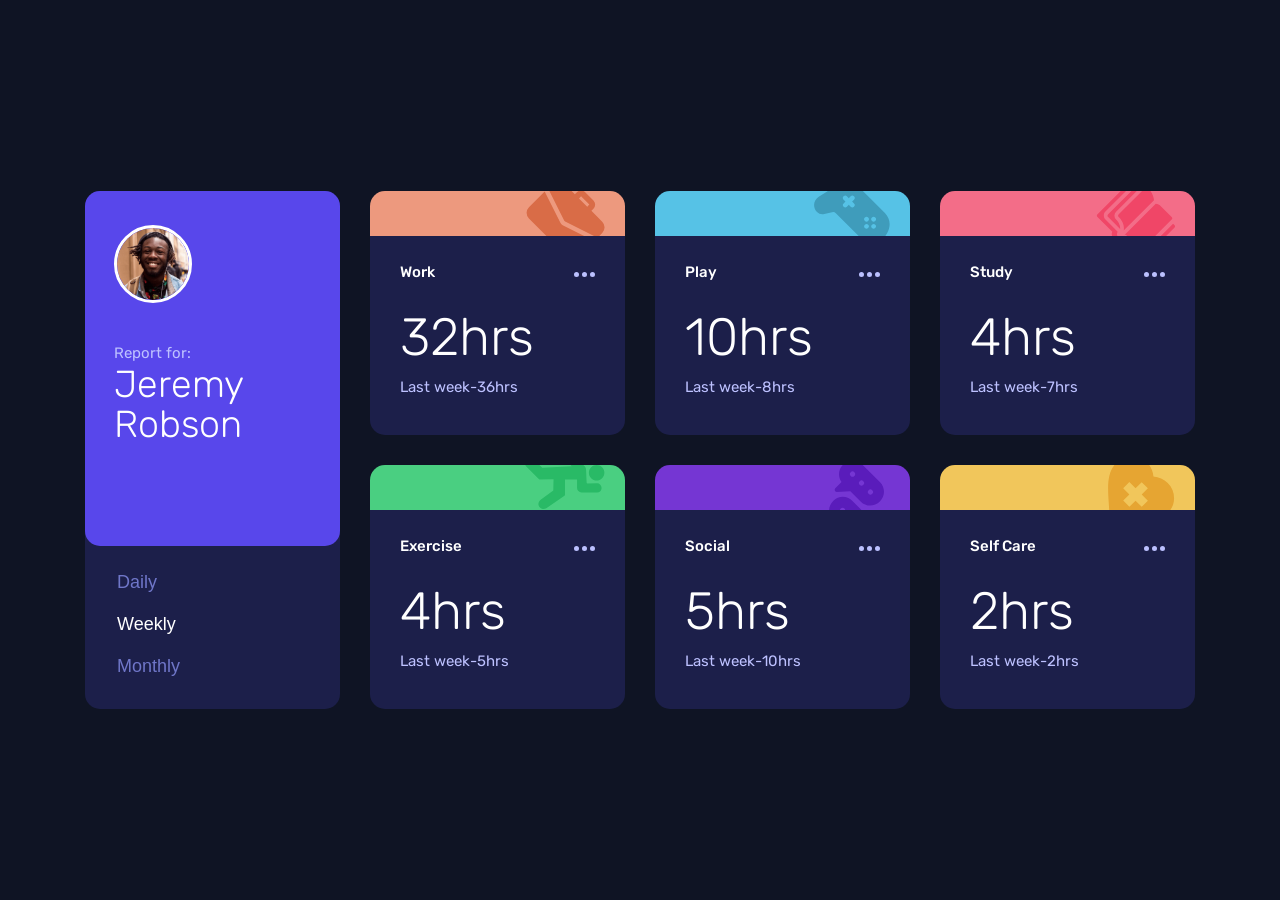
==== index.html @ 1adf3579 "fixed select options" ====
<!DOCTYPE html>
<html lang="en">
<head>
  <meta charset="UTF-8">
  <meta name="viewport" content="width=device-width, initial-scale=1.0">
  <link rel="icon" type="image/png" sizes="32x32" href="./images/favicon-32x32.png">  
    <link rel="stylesheet" href="style.css"> 
    <link rel="stylesheet" href="./reset.css"> 
  <title>Time tracking dashboard</title>  
</head>
<body>
  <section class="activity-tracker">
    <section class="tracker-menu">
      <div class="tracker-profile">
        <img class="tracker-profile-img" src="/images/image-jeremy.png" alt="">
        <div class="tracker-profile-container">
          <p class="tracker-for">
            Report for:
          </p>
          <h1 class="tracker-profile-name"> Jeremy Robson</h1>
        </div>
      </div>      
      <div class="tracker-menu-options">
        <button class="tracker-option" data-option="daily" name="button" type=" button">
          Daily
        </button>
        <button class="tracker-option" data-option="weekly" name="button" type=" button">
          Weekly
        </button><button class="tracker-option" data-option="monthly" name="button" type=" button">
          Monthly
        </button>
      </div>      
    </section>
    <!-- <section class="tracker-activity work">
      <div class="activity-background">
        <img src="./images/icon-work.svg" alt="">
      </div>
      <div class="activity-info">
        <header>
          <h2 class="activity-name">
            Work
          </h2>
          <button class="activity-options">
            <svg width="21" height="5" xmlns="http://www.w3.org/2000/svg">
              <path d="M2.5 0a2.5 2.5 0 1 1 0 5 2.5 2.5 0 0 1 0-5Zm8 0a2.5 2.5 0 1 1 0 5 2.5 2.5 0 0 1 0-5Zm8 0a2.5 2.5 0 1 1 0 5 2.5 2.5 0 0 1 0-5Z" 
              fill="#BBC0FF" fill-rule="evenodd"/></svg>
          </button>
        </header>
        <div class="activity-timeframes-wrapper">
          <div class="activity-timeframes">
            <h3 class="activity-timeframe-current">5hrs</h3>
          </div>
          <div class="activity-timeframe-previous">
            <p class="time-when">Lask week</p>
            <p> - </p>
            <p class="total-time">7hrs</p>
          </div>
        </div>
      </div>
    </section>
    <section class="tracker-activity play">
      <div class="activity-background">
        <img src="./images/icon-play.svg" alt="">
      </div>
      <div class="activity-info">
        <header>
          <h2 class="activity-name">
            Play
          </h2>
          <button class="activity-options">
            <svg width="21" height="5" xmlns="http://www.w3.org/2000/svg">
              <path d="M2.5 0a2.5 2.5 0 1 1 0 5 2.5 2.5 0 0 1 0-5Zm8 0a2.5 2.5 0 1 1 0 5 2.5 2.5 0 0 1 0-5Zm8 0a2.5 2.5 0 1 1 0 5 2.5 2.5 0 0 1 0-5Z" 
              fill="#BBC0FF" fill-rule="evenodd"/></svg>
          </button>
        </header>
        <div class="activity-timeframes-wrapper">
          <div class="activity-timeframes">
            <h3 class="activity-timeframe-current">1hrs</h3>
          </div>
          <div class="activity-timeframe-previous">
            <p class="time-when">Lask week</p>
            <p> - </p>
            <p class="total-time">2hrs</p>
          </div>
        </div>
      </div>
    </section>
    <section class="tracker-activity study">
      <div class="activity-background">
        <img src="./images/icon-study.svg" alt="">
      </div>
      <div class="activity-info">
        <header>
          <h2 class="activity-name">
            Study
          </h2>
          <button class="activity-options">
            <svg width="21" height="5" xmlns="http://www.w3.org/2000/svg">
              <path d="M2.5 0a2.5 2.5 0 1 1 0 5 2.5 2.5 0 0 1 0-5Zm8 0a2.5 2.5 0 1 1 0 5 2.5 2.5 0 0 1 0-5Zm8 0a2.5 2.5 0 1 1 0 5 2.5 2.5 0 0 1 0-5Z" 
              fill="#BBC0FF" fill-rule="evenodd"/></svg>
          </button>
        </header>
        <div class="activity-timeframes-wrapper">
          <div class="activity-timeframes">
            <h3 class="activity-timeframe-current">0hrs</h3>
          </div>
          <div class="activity-timeframe-previous">
            <p class="time-when">Lask week</p>
            <p> - </p>
            <p class="total-time">1hrs</p>
          </div>
          </div>
      </div>
    </section>
    <section class="tracker-activity exercise">
      <div class="activity-background">
        <img src="./images/icon-exercise.svg" alt="">
      </div>
      <div class="activity-info">
        <header>
          <h2 class="activity-name">
            Exercise
          </h2>
          <button class="activity-options">
            <svg width="21" height="5" xmlns="http://www.w3.org/2000/svg">
              <path d="M2.5 0a2.5 2.5 0 1 1 0 5 2.5 2.5 0 0 1 0-5Zm8 0a2.5 2.5 0 1 1 0 5 2.5 2.5 0 0 1 0-5Zm8 0a2.5 2.5 0 1 1 0 5 2.5 2.5 0 0 1 0-5Z" 
              fill="#BBC0FF" fill-rule="evenodd"/></svg>
          </button>
        </header>
        <div class="activity-timeframes-wrapper">
          <div class="activity-timeframes">
            <h3 class="activity-timeframe-current">0hrs</h3>
          </div>
          <div class="activity-timeframe-previous">
            <p class="time-when">Lask week</p>
            <p> - </p>
            <p class="total-time">1hrs</p>
          </div>
          </div>
      </div>
    </section>    
    <section class="tracker-activity social">
      <div class="activity-background">
        <img src="./images/icon-social.svg" alt="">
      </div>
      <div class="activity-info">
        <header>
          <h2 class="activity-name">
            Social
          </h2>
          <button class="activity-options">
            <svg width="21" height="5" xmlns="http://www.w3.org/2000/svg">
              <path d="M2.5 0a2.5 2.5 0 1 1 0 5 2.5 2.5 0 0 1 0-5Zm8 0a2.5 2.5 0 1 1 0 5 2.5 2.5 0 0 1 0-5Zm8 0a2.5 2.5 0 1 1 0 5 2.5 2.5 0 0 1 0-5Z" 
              fill="#BBC0FF" fill-rule="evenodd"/></svg>
          </button>
        </header>
        <div class="activity-timeframes-wrapper">
          <div class="activity-timeframes">
            <h3 class="activity-timeframe-current">1hrs</h3>
          </div>
          <div class="activity-timeframe-previous">
            <p class="time-when">Lask week</p>
            <p> - </p>
            <p class="total-time">3hrs</p>
          </div>
          </div>
      </div>
    </section>     
    <section class="tracker-activity self-care">
      <div class="activity-background">
        <img src="./images/icon-self-care.svg" alt="">
      </div>
      <div class="activity-info">
        <header>
          <h2 class="activity-name">
            Self Care
          </h2>
          <button class="activity-options">
            <svg width="21" height="5" xmlns="http://www.w3.org/2000/svg">
              <path d="M2.5 0a2.5 2.5 0 1 1 0 5 2.5 2.5 0 0 1 0-5Zm8 0a2.5 2.5 0 1 1 0 5 2.5 2.5 0 0 1 0-5Zm8 0a2.5 2.5 0 1 1 0 5 2.5 2.5 0 0 1 0-5Z" 
              fill="#BBC0FF" fill-rule="evenodd"/></svg>
          </button>
        </header>
        <div class="activity-timeframes-wrapper">
          <div class="activity-timeframes">
            <h3 class="activity-timeframe-current">0hrs</h3>
          </div>
          <div class="activity-timeframe-previous">
            <p class="time-when">Lask week</p>
            <p> - </p>
            <p class="total-time">1hrs</p>
          </div>
          </div>
      </div>
    </section> -->
  </section>  
  
  <script src="app.js"></script>
</body>
</html>
---- style.css ----
@import url("https://fonts.googleapis.com/css2?family=Rubik:wght@300;400;500&display=swap");

html {
  font-family: "Rubik", sans-serif;

  /* ============ Declaration of Fonts sizes ===========  */
   --font-size-h1: clamp(2.4rem, 1.8366rem + 1.5023vw, 4rem);
   --font-size-time-window: 1.8rem;
   --font-size-activity-name: 1.8rem;
   --font-size-activity-result: clamp(3.2rem, 2.3549rem + 2.2535vw, 5.6rem);
   --font-size-activity-window: 1.5rem; 


  /* ======== Declaration of color variables=========== */

  --Desaturated-blue: hsl(235, 45%, 61%);
  --Pale-Blue: hsl(236, 100%, 87%);  
  --Soft-blue: hsl(195, 74%, 62%);
  --light-blue: hsl(246, 80%, 60%);
  --lighter-blue: hsl(236, 33%, 46%);
  --Darkblue: hsl(235, 46%, 20%);  
  --Very-dark-blue: hsl(226, 43%, 10%);
  --light-red-work: hsl(15, 75%, 71%);
  --light-red-study: hsl(348, 85%, 69%);
  --lime-green: hsl(145, 58%, 55%);
  --violet: hsl(264, 64%, 52%);
  --Soft-orange: hsl(43, 84%, 65%);

 
  /*========== Z-indexes ===========To determine how boxes overlap each other */
  --z-index-top: 10;
  --z-index-middle: 5;
  --z-index-bottom: 1;

  /* ========= Declaration of Border Radius============= */
  --br: 1.5rem;
}

body {
    margin: 0 auto;
  width: 100%;
  min-height: 100vh;
  background: var(--Very-dark-blue); 
  display: grid;
  place-items: center;
  padding: 8.1rem 2.4rem;
}


section.activity-tracker {
  width: 100%;
  height: auto;
  display: grid;
  grid-auto-rows: max-content;
  grid-template-columns: 1fr;
  justify-items: center;
  gap: 2.4rem;
}

@media screen and (min-width: 500px) {
  section.activity-tracker {
    grid-template-columns: repeat(auto-fit, minmax(20rem, 1fr));
    grid-template-rows: 1fr 1fr;
    min-height: 51.8rem;
    gap: 3rem;
  }
}

@media screen and (min-width: 1110px) {
  section.activity-tracker {
    max-width: 111rem;
  }
}

section.tracker-menu {
  background: var(--Darkblue); 
  border-radius: var(--br);
  overflow: hidden;
  width: 100%;
}

@media screen and (min-width: 500px) {
  section.tracker-menu {
    grid-row: 1/3;
    display: flex;
    flex-flow: column nowrap;
  }
}

.tracker-profile {
  width: 100%;
  padding: 3.1rem 2.9rem;
  display: flex;
  flex-wrap: wrap;
  align-items: center;
  justify-content: flex-start;
  gap: 2rem;
  background: var(--light-blue);   
  border-radius: 0 0 var(--br) var(--br);
}

@media screen and (min-width: 500px) {
  .tracker-profile {
    padding: 3.4rem 2.9rem 8rem 2.9rem;
    flex-flow: column nowrap;
    align-items: start;
    gap: 4.3rem;
    flex: 1 0 auto;
  }
}

.tracker-profile-img {
  width: 6.4rem;
  border: 0.3rem solid white;
  border-radius: 50%;
}

@media screen and (min-width: 500px) {
  .tracker-profile-img {
    width: 7.8rem;
  }
}

.tracker-profile-container {
  display: flex;
  flex-flow: column nowrap;
  gap: 0.4rem;
}

@media screen and (min-width: 500px) {
  .tracker-profile-container {
    gap: 0.3rem;
    max-width: 60%;
  }
}

.tracker-for {
  font-size: 1.5rem;
  color: var(--Pale-Blue); 
}

.tracker-profile-name {
  font-size: var(--font-size-h1);
  font-weight: 300;
  color: white;
}

@media screen and (min-width: 500px) {
  .tracker-profile-name {
    line-height: 4rem;
  }
}

.tracker-menu-options {
  padding: 2.4rem 2rem 2.5rem 3.3rem;
  display: flex;
  flex-flow: row wrap;
  justify-content: space-between;
  gap: 1rem;
}

@media screen and (min-width: 500px) {
  .tracker-menu-options {
    flex-flow: column nowrap;
    gap: 2.1rem;
    padding: 2.6rem 3.2rem 3.2rem;
  }
}

.tracker-option {
  width: max-content;
  font-size: var(--font-size-time-window);
  color: var(--Desaturated-blue);
  transition: color 250ms;
  cursor: pointer;
}
.tracker-option:is(:hover, .active) {
  color: white;
}

.tracker-activity {
  width: 100%;
  height: 100%;
  display: grid;
  grid-template-rows: 3.8rem 1fr;
  grid-template-columns: 1fr;
  overflow: hidden;
  border-radius: var(--br);
}

@media screen and (min-width: 500px) {
  .tracker-activity {
    grid-template-rows: 4.5rem 1fr;
  }
}

.tracker-activity:is(.work) {
  --background: var(--light-red-work);
}
.tracker-activity:is(.play) {
  --background: var(--Soft-blue);
}
.tracker-activity:is(.study) {
  --background: var(--light-red-study);
}
.tracker-activity:is(.exercise) {
  --background: var(--lime-green);
}
.tracker-activity:is(.social) {
  --background: var(--violet); 
}
.tracker-activity:is(.self-care) {
  --background: var(--Soft-orange);
}

.activity-background {
  grid-row: 1/3;
  grid-column: 1/2;
  background: var(--background);
  display: grid;
  place-items: start end;
  height: 70%;
}

.activity-background > img {
  transform: translate(-2rem, -1rem);
  position: relative;
  z-index: var(--z-index-bottom);
}

.activity-info {
  position: relative;
  z-index: var(--z-index-middle);
  grid-row: 2/3;
  grid-column: 1/2;
  background: var(--Darkblue);  
  transition: background 250ms, transform 250ms;
  height: 100%;
  padding: 2.8rem 2.4rem;
  display: flex;
  flex-flow: column nowrap;
  gap: 0.6rem;
  cursor: pointer;
}

.tracker-activity:hover > .activity-info {
  background: var(--lighter-blue); 
}

@media screen and (min-width: 500px) {
  .activity-info {
    gap: 2.4rem;
    padding: 2.9rem 3rem 3.2rem;
  }
}

.tracker-activity header,
.activity-timeframes {
  display: flex;
  flex-wrap: wrap;
  justify-content: space-between;
  align-items: center;
  gap: 1rem;
}

@media screen and (min-width: 500px) {
  .activity-timeframes {
    flex-flow: column nowrap;
    align-items: start;
    gap: 0.8rem;
  }
}

.activity-name {
  color: white;
  font-weight: 500;
}

.activity-options {
  transition: white 250ms;
}
.activity-options:hover > svg path {
  fill: white;
}

.activity-timeframes-wrapper{
  display: flex;
  flex-wrap: wrap;
  justify-content: space-between;
  align-items: center;
  gap: 1rem;
}

.activity-timeframe-current {
  font-size: var(--font-size-activity-result);
  font-weight: 300;
  color: white;
  line-height: 6.6rem;
}

.activity-timeframe-previous {
  display: flex;
  font-size: var(--font-size-activity-window);
  color: var(--Pale-Blue); 
}
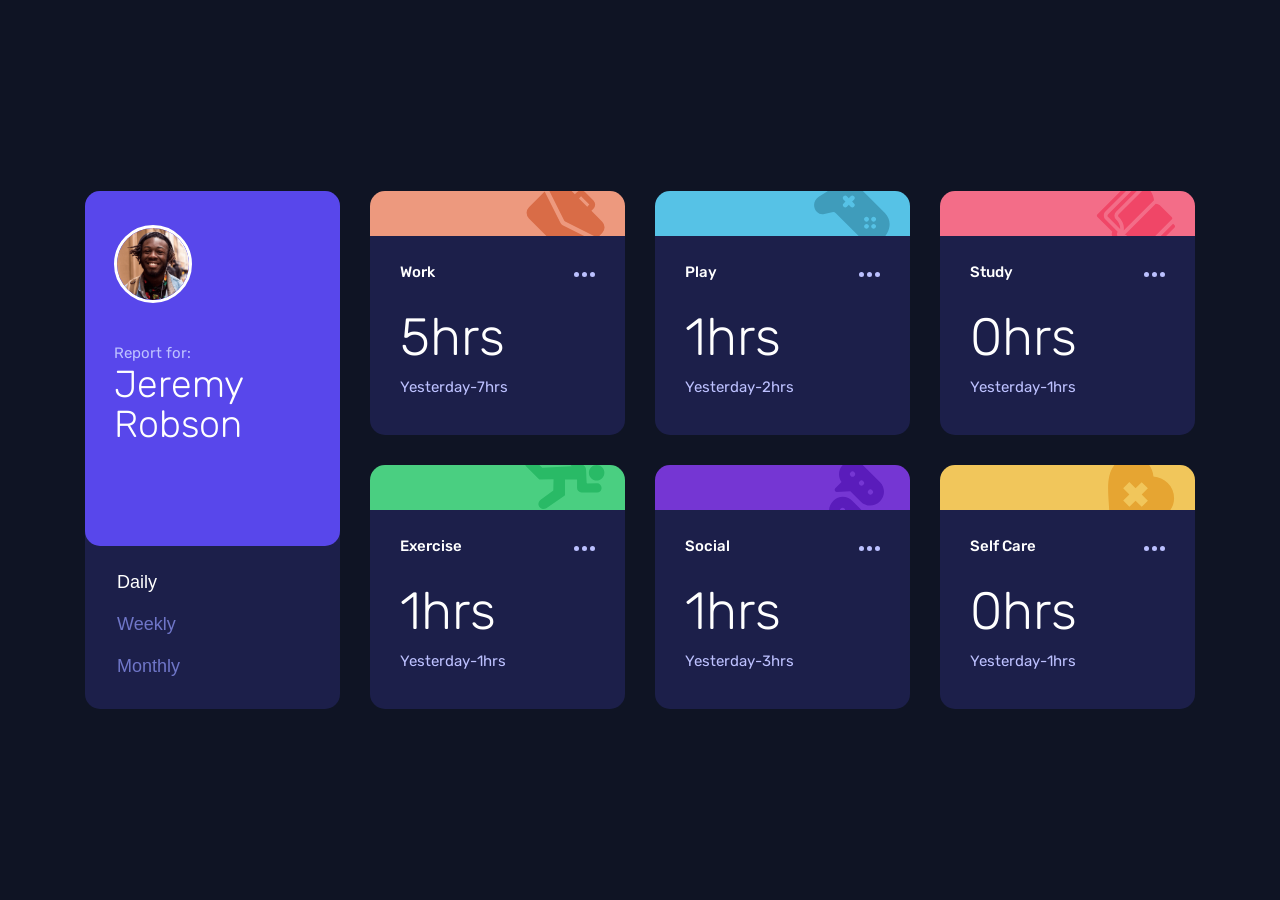
==== commit 9d93b1e7: "html correction" ====
--- a/index.html
+++ b/index.html
@@ -57,142 +57,8 @@
           </div>
         </div>
       </div>
-    </section>
-    <section class="tracker-activity play">
-      <div class="activity-background">
-        <img src="./images/icon-play.svg" alt="">
-      </div>
-      <div class="activity-info">
-        <header>
-          <h2 class="activity-name">
-            Play
-          </h2>
-          <button class="activity-options">
-            <svg width="21" height="5" xmlns="http://www.w3.org/2000/svg">
-              <path d="M2.5 0a2.5 2.5 0 1 1 0 5 2.5 2.5 0 0 1 0-5Zm8 0a2.5 2.5 0 1 1 0 5 2.5 2.5 0 0 1 0-5Zm8 0a2.5 2.5 0 1 1 0 5 2.5 2.5 0 0 1 0-5Z" 
-              fill="#BBC0FF" fill-rule="evenodd"/></svg>
-          </button>
-        </header>
-        <div class="activity-timeframes-wrapper">
-          <div class="activity-timeframes">
-            <h3 class="activity-timeframe-current">1hrs</h3>
-          </div>
-          <div class="activity-timeframe-previous">
-            <p class="time-when">Lask week</p>
-            <p> - </p>
-            <p class="total-time">2hrs</p>
-          </div>
-        </div>
-      </div>
-    </section>
-    <section class="tracker-activity study">
-      <div class="activity-background">
-        <img src="./images/icon-study.svg" alt="">
-      </div>
-      <div class="activity-info">
-        <header>
-          <h2 class="activity-name">
-            Study
-          </h2>
-          <button class="activity-options">
-            <svg width="21" height="5" xmlns="http://www.w3.org/2000/svg">
-              <path d="M2.5 0a2.5 2.5 0 1 1 0 5 2.5 2.5 0 0 1 0-5Zm8 0a2.5 2.5 0 1 1 0 5 2.5 2.5 0 0 1 0-5Zm8 0a2.5 2.5 0 1 1 0 5 2.5 2.5 0 0 1 0-5Z" 
-              fill="#BBC0FF" fill-rule="evenodd"/></svg>
-          </button>
-        </header>
-        <div class="activity-timeframes-wrapper">
-          <div class="activity-timeframes">
-            <h3 class="activity-timeframe-current">0hrs</h3>
-          </div>
-          <div class="activity-timeframe-previous">
-            <p class="time-when">Lask week</p>
-            <p> - </p>
-            <p class="total-time">1hrs</p>
-          </div>
-          </div>
-      </div>
-    </section>
-    <section class="tracker-activity exercise">
-      <div class="activity-background">
-        <img src="./images/icon-exercise.svg" alt="">
-      </div>
-      <div class="activity-info">
-        <header>
-          <h2 class="activity-name">
-            Exercise
-          </h2>
-          <button class="activity-options">
-            <svg width="21" height="5" xmlns="http://www.w3.org/2000/svg">
-              <path d="M2.5 0a2.5 2.5 0 1 1 0 5 2.5 2.5 0 0 1 0-5Zm8 0a2.5 2.5 0 1 1 0 5 2.5 2.5 0 0 1 0-5Zm8 0a2.5 2.5 0 1 1 0 5 2.5 2.5 0 0 1 0-5Z" 
-              fill="#BBC0FF" fill-rule="evenodd"/></svg>
-          </button>
-        </header>
-        <div class="activity-timeframes-wrapper">
-          <div class="activity-timeframes">
-            <h3 class="activity-timeframe-current">0hrs</h3>
-          </div>
-          <div class="activity-timeframe-previous">
-            <p class="time-when">Lask week</p>
-            <p> - </p>
-            <p class="total-time">1hrs</p>
-          </div>
-          </div>
-      </div>
-    </section>    
-    <section class="tracker-activity social">
-      <div class="activity-background">
-        <img src="./images/icon-social.svg" alt="">
-      </div>
-      <div class="activity-info">
-        <header>
-          <h2 class="activity-name">
-            Social
-          </h2>
-          <button class="activity-options">
-            <svg width="21" height="5" xmlns="http://www.w3.org/2000/svg">
-              <path d="M2.5 0a2.5 2.5 0 1 1 0 5 2.5 2.5 0 0 1 0-5Zm8 0a2.5 2.5 0 1 1 0 5 2.5 2.5 0 0 1 0-5Zm8 0a2.5 2.5 0 1 1 0 5 2.5 2.5 0 0 1 0-5Z" 
-              fill="#BBC0FF" fill-rule="evenodd"/></svg>
-          </button>
-        </header>
-        <div class="activity-timeframes-wrapper">
-          <div class="activity-timeframes">
-            <h3 class="activity-timeframe-current">1hrs</h3>
-          </div>
-          <div class="activity-timeframe-previous">
-            <p class="time-when">Lask week</p>
-            <p> - </p>
-            <p class="total-time">3hrs</p>
-          </div>
-          </div>
-      </div>
-    </section>     
-    <section class="tracker-activity self-care">
-      <div class="activity-background">
-        <img src="./images/icon-self-care.svg" alt="">
-      </div>
-      <div class="activity-info">
-        <header>
-          <h2 class="activity-name">
-            Self Care
-          </h2>
-          <button class="activity-options">
-            <svg width="21" height="5" xmlns="http://www.w3.org/2000/svg">
-              <path d="M2.5 0a2.5 2.5 0 1 1 0 5 2.5 2.5 0 0 1 0-5Zm8 0a2.5 2.5 0 1 1 0 5 2.5 2.5 0 0 1 0-5Zm8 0a2.5 2.5 0 1 1 0 5 2.5 2.5 0 0 1 0-5Z" 
-              fill="#BBC0FF" fill-rule="evenodd"/></svg>
-          </button>
-        </header>
-        <div class="activity-timeframes-wrapper">
-          <div class="activity-timeframes">
-            <h3 class="activity-timeframe-current">0hrs</h3>
-          </div>
-          <div class="activity-timeframe-previous">
-            <p class="time-when">Lask week</p>
-            <p> - </p>
-            <p class="total-time">1hrs</p>
-          </div>
-          </div>
-      </div>
     </section> -->
+    
   </section>  
   
   <script src="app.js"></script>
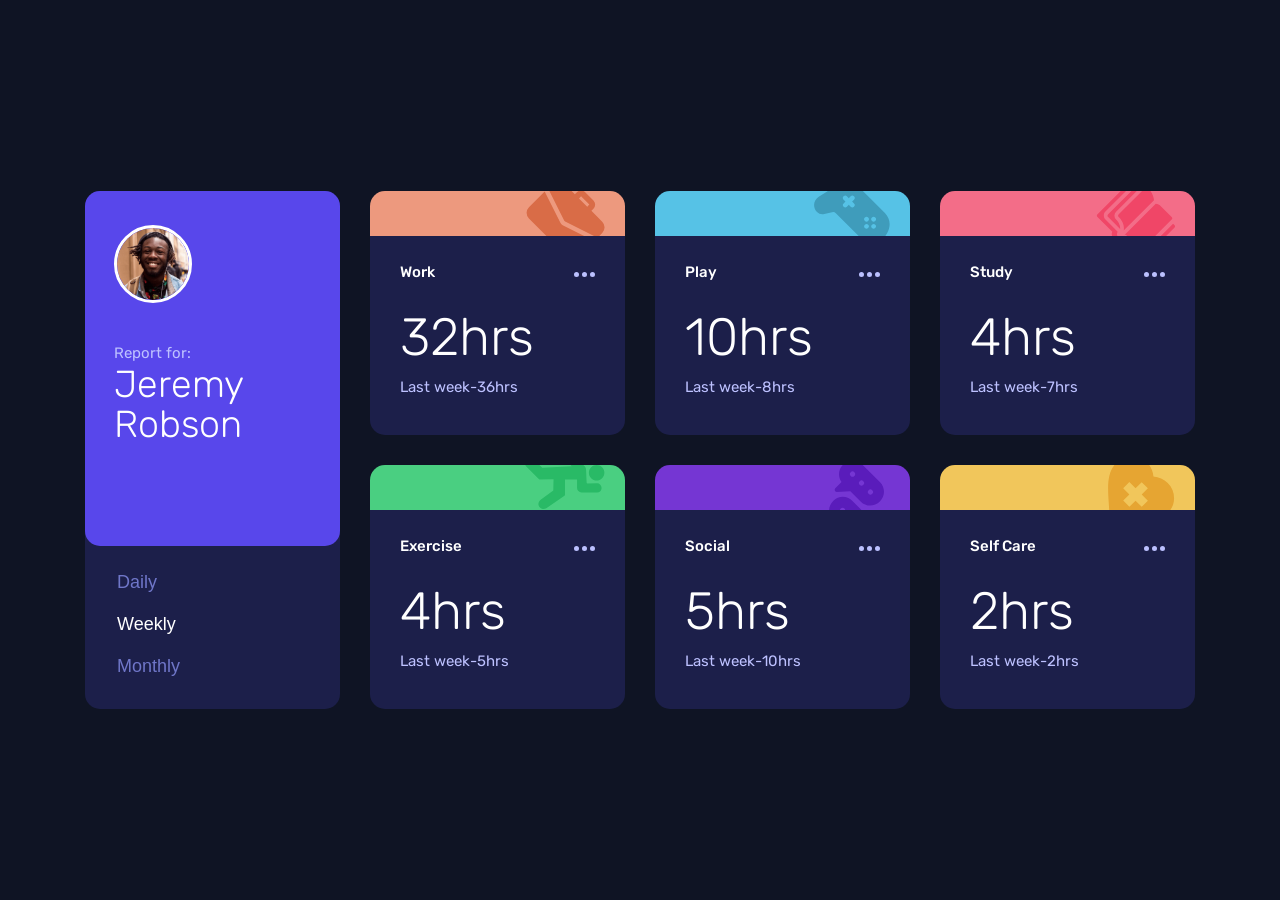
==== commit 3bb6913b: "used switch statement" ====
--- a/index.html
+++ b/index.html
@@ -6,7 +6,7 @@
   <link rel="icon" type="image/png" sizes="32x32" href="./images/favicon-32x32.png">  
     <link rel="stylesheet" href="style.css"> 
     <link rel="stylesheet" href="./reset.css"> 
-  <title>Time tracking dashboard</title>  
+  <title>Frontend Mentor | Time tracking dashboard</title>  
 </head>
 <body>
   <section class="activity-tracker">
@@ -17,21 +17,21 @@
           <p class="tracker-for">
             Report for:
           </p>
-          <h1 class="tracker-profile-name"> Jeremy Robson</h1>
+          <h1 class="tracker-profile-name">Jeremy Robson</h1>
         </div>
       </div>      
       <div class="tracker-menu-options">
-        <button class="tracker-option" data-option="daily" name="button" type=" button">
+        <button class="tracker-option" data-option="daily">
           Daily
         </button>
-        <button class="tracker-option" data-option="weekly" name="button" type=" button">
+        <button class="tracker-option" data-option="weekly">
           Weekly
-        </button><button class="tracker-option" data-option="monthly" name="button" type=" button">
+        </button><button class="tracker-option" data-option="monthly">
           Monthly
         </button>
       </div>      
     </section>
-    <!-- <section class="tracker-activity work">
+    <section class="tracker-activity work">
       <div class="activity-background">
         <img src="./images/icon-work.svg" alt="">
       </div>
@@ -57,12 +57,8 @@
           </div>
         </div>
       </div>
-    </section> -->
-    
-  </section>  
-  
+    </section>
+  </section>    
   <script src="app.js"></script>
 </body>
-</html>
-
-
+</html>
--- a/style.css
+++ b/style.css
@@ -1,305 +1,305 @@
-@import url("https://fonts.googleapis.com/css2?family=Rubik:wght@300;400;500&display=swap");
-
-html {
-  font-family: "Rubik", sans-serif;
-
-  /* ============ Declaration of Fonts sizes ===========  */
-   --font-size-h1: clamp(2.4rem, 1.8366rem + 1.5023vw, 4rem);
-   --font-size-time-window: 1.8rem;
-   --font-size-activity-name: 1.8rem;
-   --font-size-activity-result: clamp(3.2rem, 2.3549rem + 2.2535vw, 5.6rem);
-   --font-size-activity-window: 1.5rem; 
-
-
-  /* ======== Declaration of color variables=========== */
-
-  --Desaturated-blue: hsl(235, 45%, 61%);
-  --Pale-Blue: hsl(236, 100%, 87%);  
-  --Soft-blue: hsl(195, 74%, 62%);
-  --light-blue: hsl(246, 80%, 60%);
-  --lighter-blue: hsl(236, 33%, 46%);
-  --Darkblue: hsl(235, 46%, 20%);  
-  --Very-dark-blue: hsl(226, 43%, 10%);
-  --light-red-work: hsl(15, 75%, 71%);
-  --light-red-study: hsl(348, 85%, 69%);
-  --lime-green: hsl(145, 58%, 55%);
-  --violet: hsl(264, 64%, 52%);
-  --Soft-orange: hsl(43, 84%, 65%);
-
- 
-  /*========== Z-indexes ===========To determine how boxes overlap each other */
-  --z-index-top: 10;
-  --z-index-middle: 5;
-  --z-index-bottom: 1;
-
-  /* ========= Declaration of Border Radius============= */
-  --br: 1.5rem;
-}
-
-body {
-    margin: 0 auto;
-  width: 100%;
-  min-height: 100vh;
-  background: var(--Very-dark-blue); 
-  display: grid;
-  place-items: center;
-  padding: 8.1rem 2.4rem;
-}
-
-
-section.activity-tracker {
-  width: 100%;
-  height: auto;
-  display: grid;
-  grid-auto-rows: max-content;
-  grid-template-columns: 1fr;
-  justify-items: center;
-  gap: 2.4rem;
-}
-
-@media screen and (min-width: 500px) {
-  section.activity-tracker {
-    grid-template-columns: repeat(auto-fit, minmax(20rem, 1fr));
-    grid-template-rows: 1fr 1fr;
-    min-height: 51.8rem;
-    gap: 3rem;
-  }
-}
-
-@media screen and (min-width: 1110px) {
-  section.activity-tracker {
-    max-width: 111rem;
-  }
-}
-
-section.tracker-menu {
-  background: var(--Darkblue); 
-  border-radius: var(--br);
-  overflow: hidden;
-  width: 100%;
-}
-
-@media screen and (min-width: 500px) {
-  section.tracker-menu {
-    grid-row: 1/3;
-    display: flex;
-    flex-flow: column nowrap;
-  }
-}
-
-.tracker-profile {
-  width: 100%;
-  padding: 3.1rem 2.9rem;
-  display: flex;
-  flex-wrap: wrap;
-  align-items: center;
-  justify-content: flex-start;
-  gap: 2rem;
-  background: var(--light-blue);   
-  border-radius: 0 0 var(--br) var(--br);
-}
-
-@media screen and (min-width: 500px) {
-  .tracker-profile {
-    padding: 3.4rem 2.9rem 8rem 2.9rem;
-    flex-flow: column nowrap;
-    align-items: start;
-    gap: 4.3rem;
-    flex: 1 0 auto;
-  }
-}
-
-.tracker-profile-img {
-  width: 6.4rem;
-  border: 0.3rem solid white;
-  border-radius: 50%;
-}
-
-@media screen and (min-width: 500px) {
-  .tracker-profile-img {
-    width: 7.8rem;
-  }
-}
-
-.tracker-profile-container {
-  display: flex;
-  flex-flow: column nowrap;
-  gap: 0.4rem;
-}
-
-@media screen and (min-width: 500px) {
-  .tracker-profile-container {
-    gap: 0.3rem;
-    max-width: 60%;
-  }
-}
-
-.tracker-for {
-  font-size: 1.5rem;
-  color: var(--Pale-Blue); 
-}
-
-.tracker-profile-name {
-  font-size: var(--font-size-h1);
-  font-weight: 300;
-  color: white;
-}
-
-@media screen and (min-width: 500px) {
-  .tracker-profile-name {
-    line-height: 4rem;
-  }
-}
-
-.tracker-menu-options {
-  padding: 2.4rem 2rem 2.5rem 3.3rem;
-  display: flex;
-  flex-flow: row wrap;
-  justify-content: space-between;
-  gap: 1rem;
-}
-
-@media screen and (min-width: 500px) {
-  .tracker-menu-options {
-    flex-flow: column nowrap;
-    gap: 2.1rem;
-    padding: 2.6rem 3.2rem 3.2rem;
-  }
-}
-
-.tracker-option {
-  width: max-content;
-  font-size: var(--font-size-time-window);
-  color: var(--Desaturated-blue);
-  transition: color 250ms;
-  cursor: pointer;
-}
-.tracker-option:is(:hover, .active) {
-  color: white;
-}
-
-.tracker-activity {
-  width: 100%;
-  height: 100%;
-  display: grid;
-  grid-template-rows: 3.8rem 1fr;
-  grid-template-columns: 1fr;
-  overflow: hidden;
-  border-radius: var(--br);
-}
-
-@media screen and (min-width: 500px) {
-  .tracker-activity {
-    grid-template-rows: 4.5rem 1fr;
-  }
-}
-
-.tracker-activity:is(.work) {
-  --background: var(--light-red-work);
-}
-.tracker-activity:is(.play) {
-  --background: var(--Soft-blue);
-}
-.tracker-activity:is(.study) {
-  --background: var(--light-red-study);
-}
-.tracker-activity:is(.exercise) {
-  --background: var(--lime-green);
-}
-.tracker-activity:is(.social) {
-  --background: var(--violet); 
-}
-.tracker-activity:is(.self-care) {
-  --background: var(--Soft-orange);
-}
-
-.activity-background {
-  grid-row: 1/3;
-  grid-column: 1/2;
-  background: var(--background);
-  display: grid;
-  place-items: start end;
-  height: 70%;
-}
-
-.activity-background > img {
-  transform: translate(-2rem, -1rem);
-  position: relative;
-  z-index: var(--z-index-bottom);
-}
-
-.activity-info {
-  position: relative;
-  z-index: var(--z-index-middle);
-  grid-row: 2/3;
-  grid-column: 1/2;
-  background: var(--Darkblue);  
-  transition: background 250ms, transform 250ms;
-  height: 100%;
-  padding: 2.8rem 2.4rem;
-  display: flex;
-  flex-flow: column nowrap;
-  gap: 0.6rem;
-  cursor: pointer;
-}
-
-.tracker-activity:hover > .activity-info {
-  background: var(--lighter-blue); 
-}
-
-@media screen and (min-width: 500px) {
-  .activity-info {
-    gap: 2.4rem;
-    padding: 2.9rem 3rem 3.2rem;
-  }
-}
-
-.tracker-activity header,
-.activity-timeframes {
-  display: flex;
-  flex-wrap: wrap;
-  justify-content: space-between;
-  align-items: center;
-  gap: 1rem;
-}
-
-@media screen and (min-width: 500px) {
-  .activity-timeframes {
-    flex-flow: column nowrap;
-    align-items: start;
-    gap: 0.8rem;
-  }
-}
-
-.activity-name {
-  color: white;
-  font-weight: 500;
-}
-
-.activity-options {
-  transition: white 250ms;
-}
-.activity-options:hover > svg path {
-  fill: white;
-}
-
-.activity-timeframes-wrapper{
-  display: flex;
-  flex-wrap: wrap;
-  justify-content: space-between;
-  align-items: center;
-  gap: 1rem;
-}
-
-.activity-timeframe-current {
-  font-size: var(--font-size-activity-result);
-  font-weight: 300;
-  color: white;
-  line-height: 6.6rem;
-}
-
-.activity-timeframe-previous {
-  display: flex;
-  font-size: var(--font-size-activity-window);
-  color: var(--Pale-Blue); 
+@import url("https://fonts.googleapis.com/css2?family=Rubik:wght@300;400;500&display=swap");
+
+html {
+  font-family: "Rubik", sans-serif;
+
+  /* ============ Declaration of Fonts sizes ===========  */
+   --font-size-h1: clamp(2.4rem, 1.8366rem + 1.5023vw, 4rem);
+   --font-size-time-window: 1.8rem;
+   --font-size-activity-name: 1.8rem;
+   --font-size-activity-result: clamp(3.2rem, 2.3549rem + 2.2535vw, 5.6rem);
+   --font-size-activity-window: 1.5rem; 
+
+
+  /* ======== Declaration of color variables=========== */
+
+  --Desaturated-blue: hsl(235, 45%, 61%);
+  --Pale-Blue: hsl(236, 100%, 87%);  
+  --Soft-blue: hsl(195, 74%, 62%);
+  --light-blue: hsl(246, 80%, 60%);
+  --lighter-blue: hsl(236, 33%, 46%);
+  --Darkblue: hsl(235, 46%, 20%);  
+  --Very-dark-blue: hsl(226, 43%, 10%);
+  --light-red-work: hsl(15, 75%, 71%);
+  --light-red-study: hsl(348, 85%, 69%);
+  --lime-green: hsl(145, 58%, 55%);
+  --violet: hsl(264, 64%, 52%);
+  --Soft-orange: hsl(43, 84%, 65%);
+
+ 
+  /*========== Z-indexes ===========To determine how boxes overlap each other */
+  --z-index-top: 10;
+  --z-index-middle: 5;
+  --z-index-bottom: 1;
+
+  /* ========= Declaration of Border Radius============= */
+  --br: 1.5rem;
+}
+
+body {
+    margin: 0 auto;
+  width: 100%;
+  min-height: 100vh;
+  background: var(--Very-dark-blue); 
+  display: grid;
+  place-items: center;
+  padding: 8.1rem 2.4rem;
+}
+
+
+section.activity-tracker {
+  width: 100%;
+  height: auto;
+  display: grid;
+  grid-auto-rows: max-content;
+  grid-template-columns: 1fr;
+  justify-items: center;
+  gap: 2.4rem;
+}
+
+@media screen and (min-width: 500px) {
+  section.activity-tracker {
+    grid-template-columns: repeat(auto-fit, minmax(20rem, 1fr));
+    grid-template-rows: 1fr 1fr;
+    min-height: 51.8rem;
+    gap: 3rem;
+  }
+}
+
+@media screen and (min-width: 1110px) {
+  section.activity-tracker {
+    max-width: 111rem;
+  }
+}
+
+section.tracker-menu {
+  background: var(--Darkblue); 
+  border-radius: var(--br);
+  overflow: hidden;
+  width: 100%;
+}
+
+@media screen and (min-width: 500px) {
+  section.tracker-menu {
+    grid-row: 1/3;
+    display: flex;
+    flex-flow: column nowrap;
+  }
+}
+
+.tracker-profile {
+  width: 100%;
+  padding: 3.1rem 2.9rem;
+  display: flex;
+  flex-wrap: wrap;
+  align-items: center;
+  justify-content: flex-start;
+  gap: 2rem;
+  background: var(--light-blue);   
+  border-radius: 0 0 var(--br) var(--br);
+}
+
+@media screen and (min-width: 500px) {
+  .tracker-profile {
+    padding: 3.4rem 2.9rem 8rem 2.9rem;
+    flex-flow: column nowrap;
+    align-items: start;
+    gap: 4.3rem;
+    flex: 1 0 auto;
+  }
+}
+
+.tracker-profile-img {
+  width: 6.4rem;
+  border: 0.3rem solid white;
+  border-radius: 50%;
+}
+
+@media screen and (min-width: 500px) {
+  .tracker-profile-img {
+    width: 7.8rem;
+  }
+}
+
+.tracker-profile-container {
+  display: flex;
+  flex-flow: column nowrap;
+  gap: 0.4rem;
+}
+
+@media screen and (min-width: 500px) {
+  .tracker-profile-container {
+    gap: 0.3rem;
+    max-width: 60%;
+  }
+}
+
+.tracker-for {
+  font-size: 1.5rem;
+  color: var(--Pale-Blue); 
+}
+
+.tracker-profile-name {
+  font-size: var(--font-size-h1);
+  font-weight: 300;
+  color: white;
+}
+
+@media screen and (min-width: 500px) {
+  .tracker-profile-name {
+    line-height: 4rem;
+  }
+}
+
+.tracker-menu-options {
+  padding: 2.4rem 2rem 2.5rem 3.3rem;
+  display: flex;
+  flex-flow: row wrap;
+  justify-content: space-between;
+  gap: 1rem;
+}
+
+@media screen and (min-width: 500px) {
+  .tracker-menu-options {
+    flex-flow: column nowrap;
+    gap: 2.1rem;
+    padding: 2.6rem 3.2rem 3.2rem;
+  }
+}
+
+.tracker-option {
+  width: max-content;
+  font-size: var(--font-size-time-window);
+  color: var(--Desaturated-blue);
+  transition: color 250ms;
+  cursor: pointer;
+}
+.tracker-option:is(:hover, .active) {
+  color: white;
+}
+
+.tracker-activity {
+  width: 100%;
+  height: 100%;
+  display: grid;
+  grid-template-rows: 3.8rem 1fr;
+  grid-template-columns: 1fr;
+  overflow: hidden;
+  border-radius: var(--br);
+}
+
+@media screen and (min-width: 500px) {
+  .tracker-activity {
+    grid-template-rows: 4.5rem 1fr;
+  }
+}
+
+.tracker-activity:is(.work) {
+  --background: var(--light-red-work);
+}
+.tracker-activity:is(.play) {
+  --background: var(--Soft-blue);
+}
+.tracker-activity:is(.study) {
+  --background: var(--light-red-study);
+}
+.tracker-activity:is(.exercise) {
+  --background: var(--lime-green);
+}
+.tracker-activity:is(.social) {
+  --background: var(--violet); 
+}
+.tracker-activity:is(.self-care) {
+  --background: var(--Soft-orange);
+}
+
+.activity-background {
+  grid-row: 1/3;
+  grid-column: 1/2;
+  background: var(--background);
+  display: grid;
+  place-items: start end;
+  height: 70%;
+}
+
+.activity-background > img {
+  transform: translate(-2rem, -1rem);
+  position: relative;
+  z-index: var(--z-index-bottom);
+}
+
+.activity-info {
+  position: relative;
+  z-index: var(--z-index-middle);
+  grid-row: 2/3;
+  grid-column: 1/2;
+  background: var(--Darkblue);  
+  transition: background 250ms, transform 250ms;
+  height: 100%;
+  padding: 2.8rem 2.4rem;
+  display: flex;
+  flex-flow: column nowrap;
+  gap: 0.6rem;
+  cursor: pointer;
+}
+
+.tracker-activity:hover > .activity-info {
+  background: var(--lighter-blue); 
+}
+
+@media screen and (min-width: 500px) {
+  .activity-info {
+    gap: 2.4rem;
+    padding: 2.9rem 3rem 3.2rem;
+  }
+}
+
+.tracker-activity header,
+.activity-timeframes {
+  display: flex;
+  flex-wrap: wrap;
+  justify-content: space-between;
+  align-items: center;
+  gap: 1rem;
+}
+
+@media screen and (min-width: 500px) {
+  .activity-timeframes {
+    flex-flow: column nowrap;
+    align-items: start;
+    gap: 0.8rem;
+  }
+}
+
+.activity-name {
+  color: white;
+  font-weight: 500;
+}
+
+.activity-options {
+  transition: white 250ms;
+}
+.activity-options:hover > svg path {
+  fill: white;
+}
+
+.activity-timeframes-wrapper{
+  display: flex;
+  flex-wrap: wrap;
+  justify-content: space-between;
+  align-items: center;
+  gap: 1rem;
+}
+
+.activity-timeframe-current {
+  font-size: var(--font-size-activity-result);
+  font-weight: 300;
+  color: white;
+  line-height: 6.6rem;
+}
+
+.activity-timeframe-previous {
+  display: flex;
+  font-size: var(--font-size-activity-window);
+  color: var(--Pale-Blue); 
 }
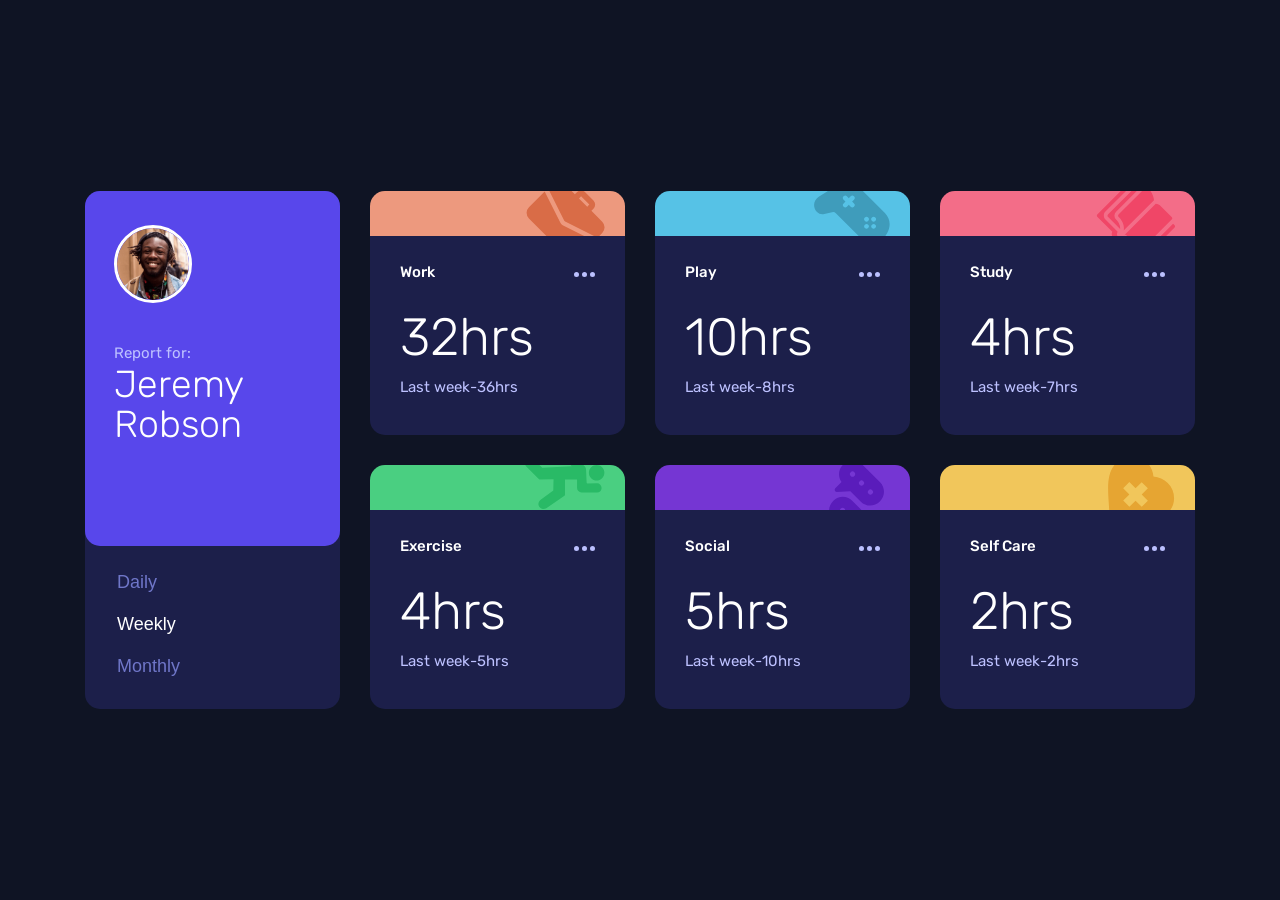
==== commit df343e11: "copied files" ====
--- a/index.html
+++ b/index.html
@@ -6,7 +6,7 @@
   <link rel="icon" type="image/png" sizes="32x32" href="./images/favicon-32x32.png">  
     <link rel="stylesheet" href="style.css"> 
     <link rel="stylesheet" href="./reset.css"> 
-  <title>Frontend Mentor | Time tracking dashboard</title>  
+  <title> Time tracking dashboard</title>  
 </head>
 <body>
   <section class="activity-tracker">
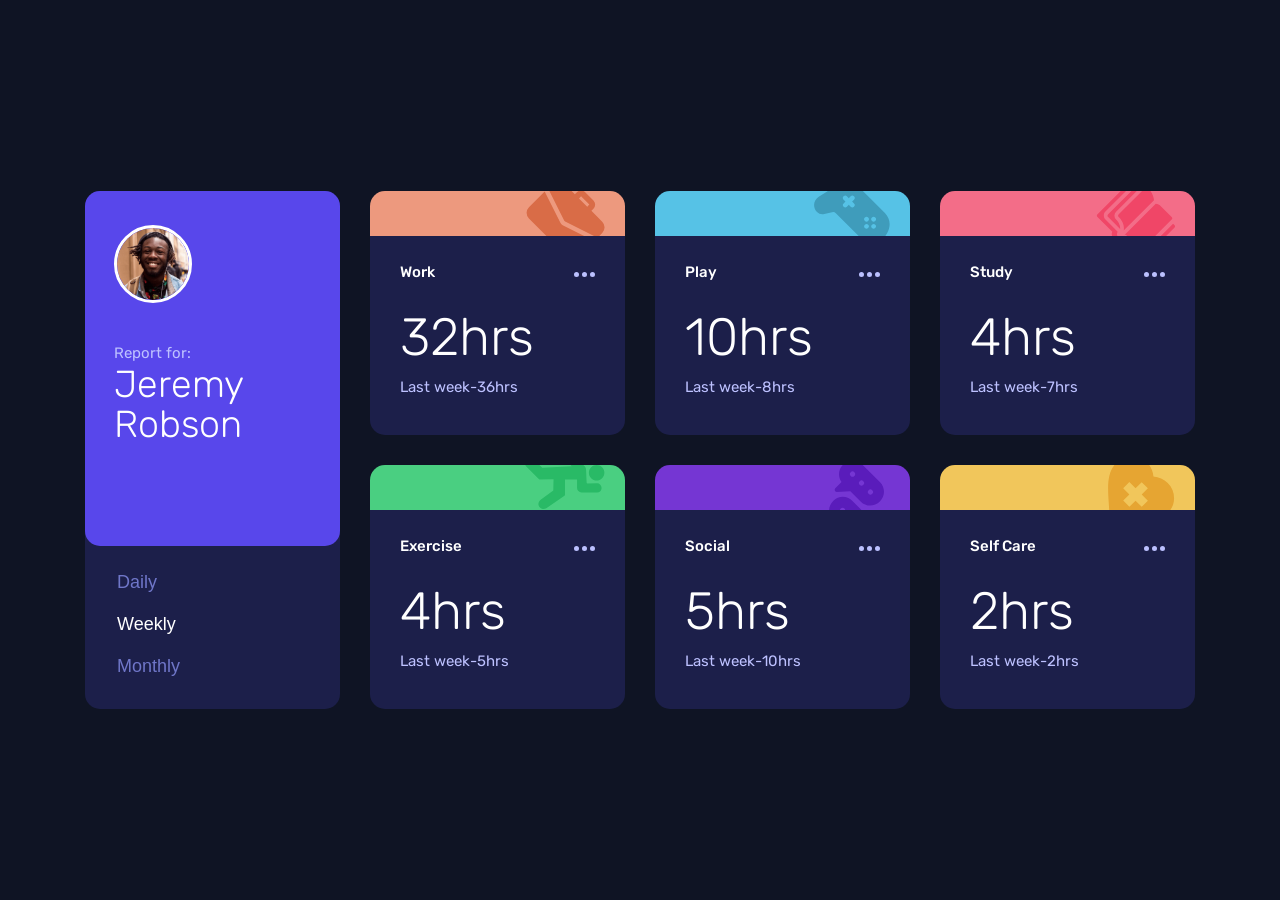
==== commit c69b65a8: "removed none header h1" ====
--- a/index.html
+++ b/index.html
@@ -9,56 +9,58 @@
   <title> Time tracking dashboard</title>  
 </head>
 <body>
-  <section class="activity-tracker">
-    <section class="tracker-menu">
-      <div class="tracker-profile">
-        <img class="tracker-profile-img" src="/images/image-jeremy.png" alt="">
-        <div class="tracker-profile-container">
-          <p class="tracker-for">
-            Report for:
-          </p>
-          <h1 class="tracker-profile-name">Jeremy Robson</h1>
+  <main>
+    <section class="activity-tracker">
+      <section class="tracker-menu">
+        <div class="tracker-profile">
+          <img class="tracker-profile-img" src="/images/image-jeremy.png" alt="">
+          <div class="tracker-profile-container">
+            <p class="tracker-for">
+              Report for:
+            </p>
+            <p class="tracker-profile-name">Jeremy Robson</p>
+          </div>
+        </div>      
+        <div class="tracker-menu-options">
+          <button class="tracker-option" data-option="daily">
+            Daily
+          </button>
+          <button class="tracker-option" data-option="weekly">
+            Weekly
+          </button><button class="tracker-option" data-option="monthly">
+            Monthly
+          </button>
+        </div>      
+      </section>
+      <section class="tracker-activity work">
+        <div class="activity-background">
+          <img src="./images/icon-work.svg" alt="">
         </div>
-      </div>      
-      <div class="tracker-menu-options">
-        <button class="tracker-option" data-option="daily">
-          Daily
-        </button>
-        <button class="tracker-option" data-option="weekly">
-          Weekly
-        </button><button class="tracker-option" data-option="monthly">
-          Monthly
-        </button>
-      </div>      
-    </section>
-    <section class="tracker-activity work">
-      <div class="activity-background">
-        <img src="./images/icon-work.svg" alt="">
-      </div>
-      <div class="activity-info">
-        <header>
-          <h2 class="activity-name">
-            Work
-          </h2>
-          <button class="activity-options">
-            <svg width="21" height="5" xmlns="http://www.w3.org/2000/svg">
-              <path d="M2.5 0a2.5 2.5 0 1 1 0 5 2.5 2.5 0 0 1 0-5Zm8 0a2.5 2.5 0 1 1 0 5 2.5 2.5 0 0 1 0-5Zm8 0a2.5 2.5 0 1 1 0 5 2.5 2.5 0 0 1 0-5Z" 
-              fill="#BBC0FF" fill-rule="evenodd"/></svg>
-          </button>
-        </header>
-        <div class="activity-timeframes-wrapper">
-          <div class="activity-timeframes">
-            <h3 class="activity-timeframe-current">5hrs</h3>
-          </div>
-          <div class="activity-timeframe-previous">
-            <p class="time-when">Lask week</p>
-            <p> - </p>
-            <p class="total-time">7hrs</p>
+        <div class="activity-info">
+          <header>
+            <h2 class="activity-name">
+              Work
+            </h2>
+            <button class="activity-options">
+              <svg width="21" height="5" xmlns="http://www.w3.org/2000/svg">
+                <path d="M2.5 0a2.5 2.5 0 1 1 0 5 2.5 2.5 0 0 1 0-5Zm8 0a2.5 2.5 0 1 1 0 5 2.5 2.5 0 0 1 0-5Zm8 0a2.5 2.5 0 1 1 0 5 2.5 2.5 0 0 1 0-5Z" 
+                fill="#BBC0FF" fill-rule="evenodd"/></svg>
+            </button>
+          </header>
+          <div class="activity-timeframes-wrapper">
+            <div class="activity-timeframes">
+              <h3 class="activity-timeframe-current">5hrs</h3>
+            </div>
+            <div class="activity-timeframe-previous">
+              <p class="time-when">Lask week</p>
+              <p> - </p>
+              <p class="total-time">7hrs</p>
+            </div>
           </div>
         </div>
-      </div>
-    </section>
-  </section>    
+      </section>
+    </section>    
+  </main>
   <script src="app.js"></script>
 </body>
 </html>
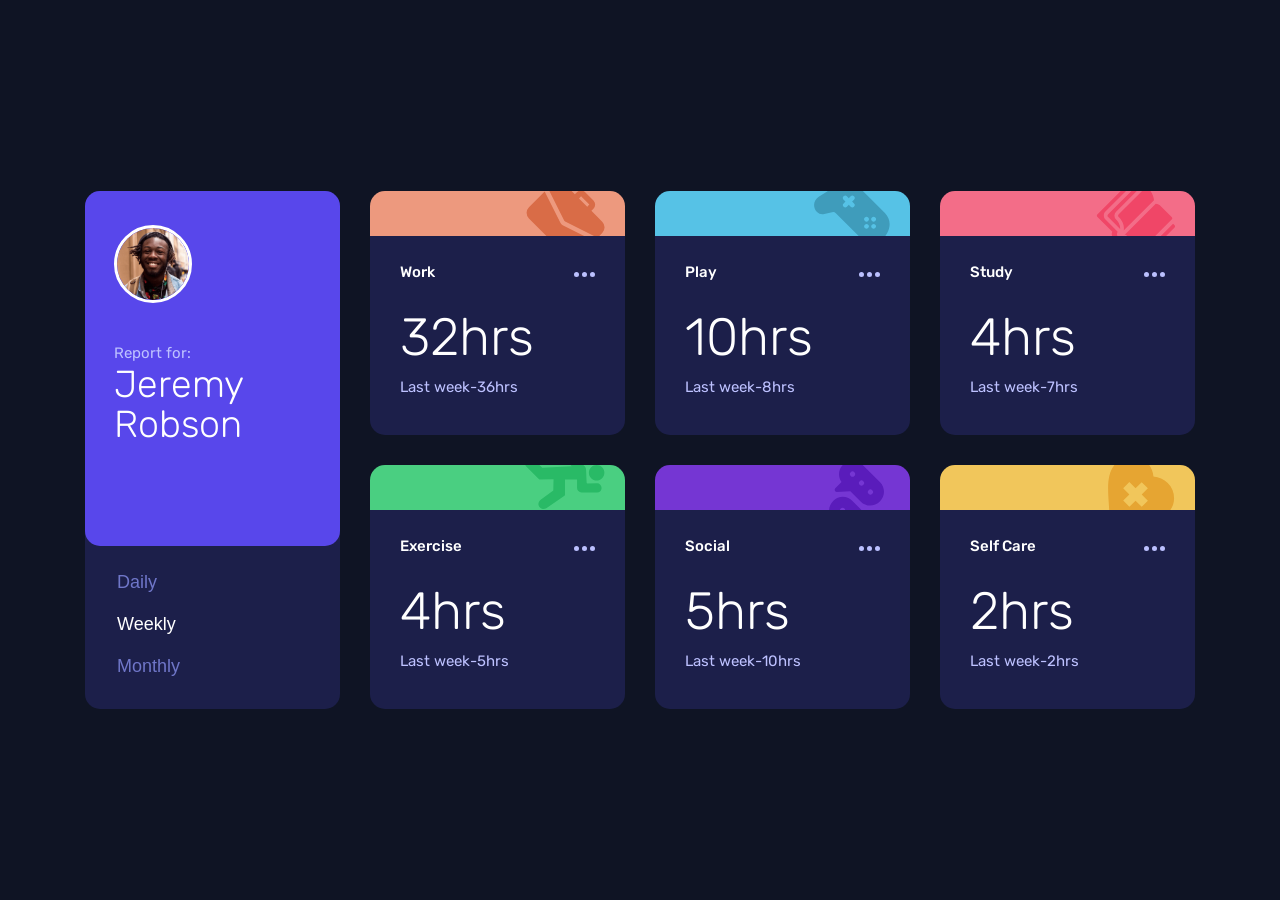
==== commit c8d9eabe: "used h3 instead" ====
--- a/index.html
+++ b/index.html
@@ -18,7 +18,7 @@
             <p class="tracker-for">
               Report for:
             </p>
-            <p class="tracker-profile-name">Jeremy Robson</p>
+            <h3 class="tracker-profile-name">Jeremy Robson</h3>
           </div>
         </div>      
         <div class="tracker-menu-options">
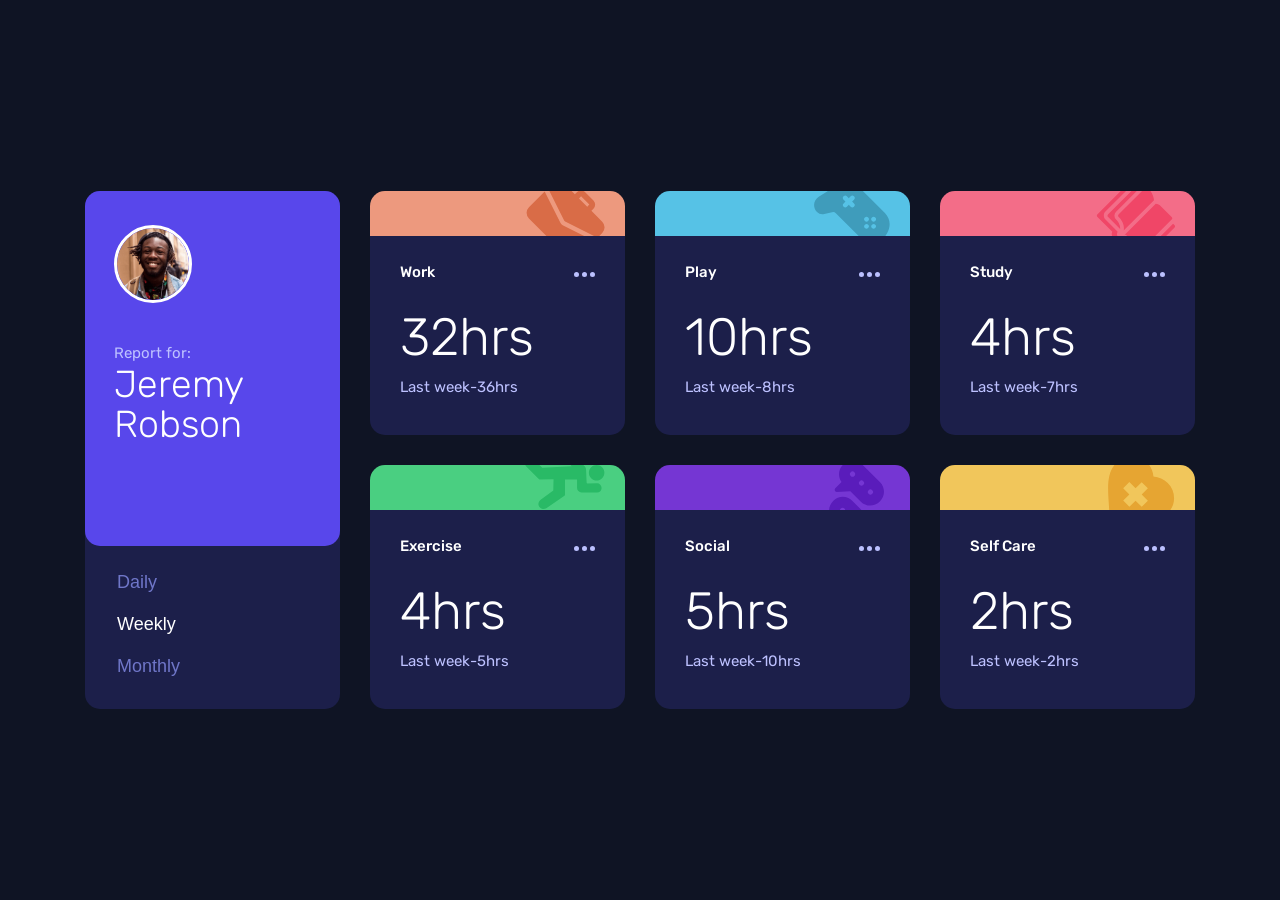
==== commit 1cadeea1: "h2" ====
--- a/index.html
+++ b/index.html
@@ -18,7 +18,7 @@
             <p class="tracker-for">
               Report for:
             </p>
-            <h3 class="tracker-profile-name">Jeremy Robson</h3>
+            <h2 class="tracker-profile-name">Jeremy Robson</h2>
           </div>
         </div>      
         <div class="tracker-menu-options">
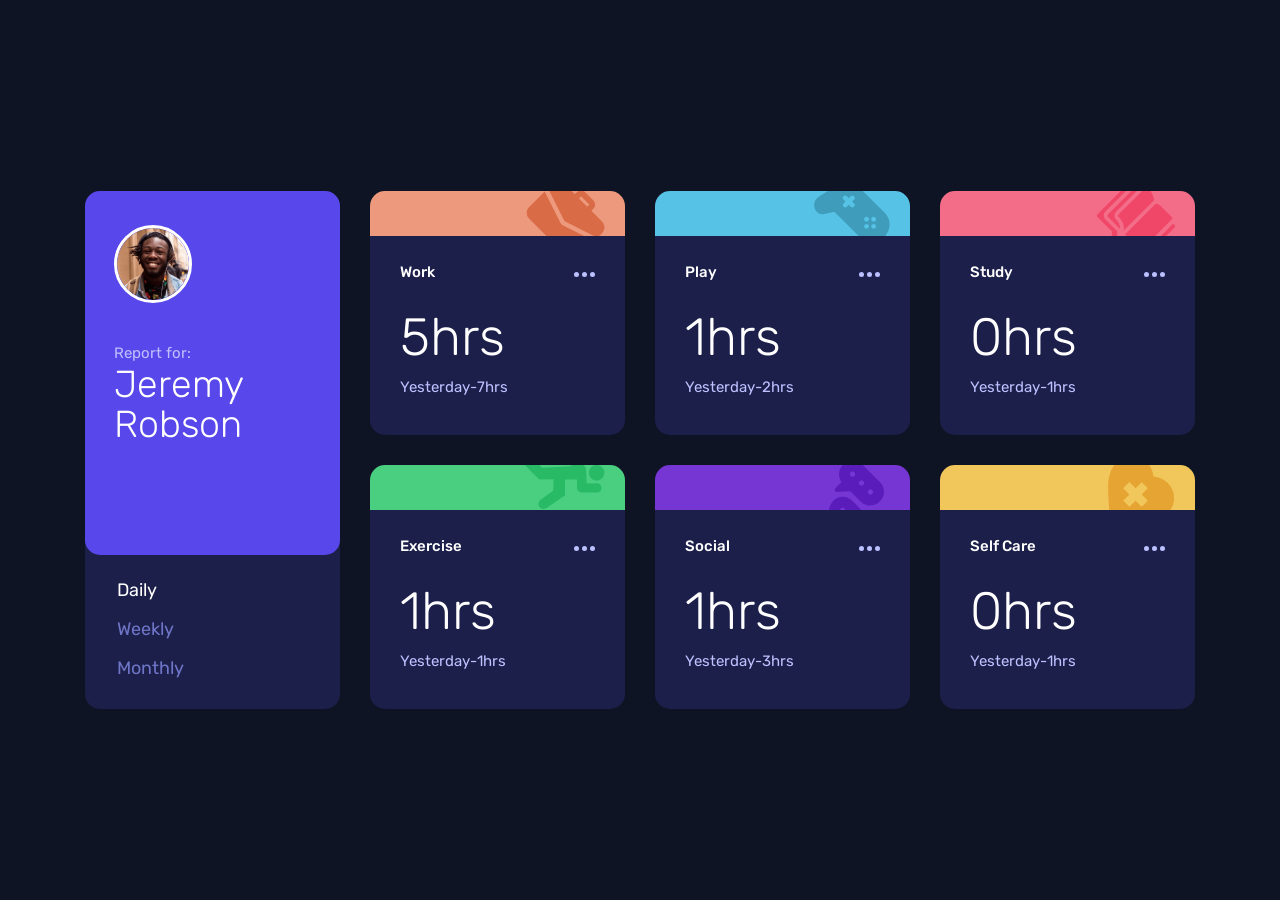
==== commit df0c5bbb: "new tag" ====
--- a/index.html
+++ b/index.html
@@ -22,14 +22,9 @@
           </div>
         </div>      
         <div class="tracker-menu-options">
-          <button class="tracker-option" data-option="daily">
-            Daily
-          </button>
-          <button class="tracker-option" data-option="weekly">
-            Weekly
-          </button><button class="tracker-option" data-option="monthly">
-            Monthly
-          </button>
+          <a class="tracker-option" data-option="daily"> Daily</a>
+          <a class="tracker-option" data-option="weekly"> Weekly</a>
+          <a class="tracker-option" data-option="monthly">Monthly</a>
         </div>      
       </section>
       <section class="tracker-activity work">
@@ -41,11 +36,11 @@
             <h2 class="activity-name">
               Work
             </h2>
-            <button class="activity-options">
+            <a class="activity-options">
               <svg width="21" height="5" xmlns="http://www.w3.org/2000/svg">
                 <path d="M2.5 0a2.5 2.5 0 1 1 0 5 2.5 2.5 0 0 1 0-5Zm8 0a2.5 2.5 0 1 1 0 5 2.5 2.5 0 0 1 0-5Zm8 0a2.5 2.5 0 1 1 0 5 2.5 2.5 0 0 1 0-5Z" 
                 fill="#BBC0FF" fill-rule="evenodd"/></svg>
-            </button>
+            </a>
           </header>
           <div class="activity-timeframes-wrapper">
             <div class="activity-timeframes">
